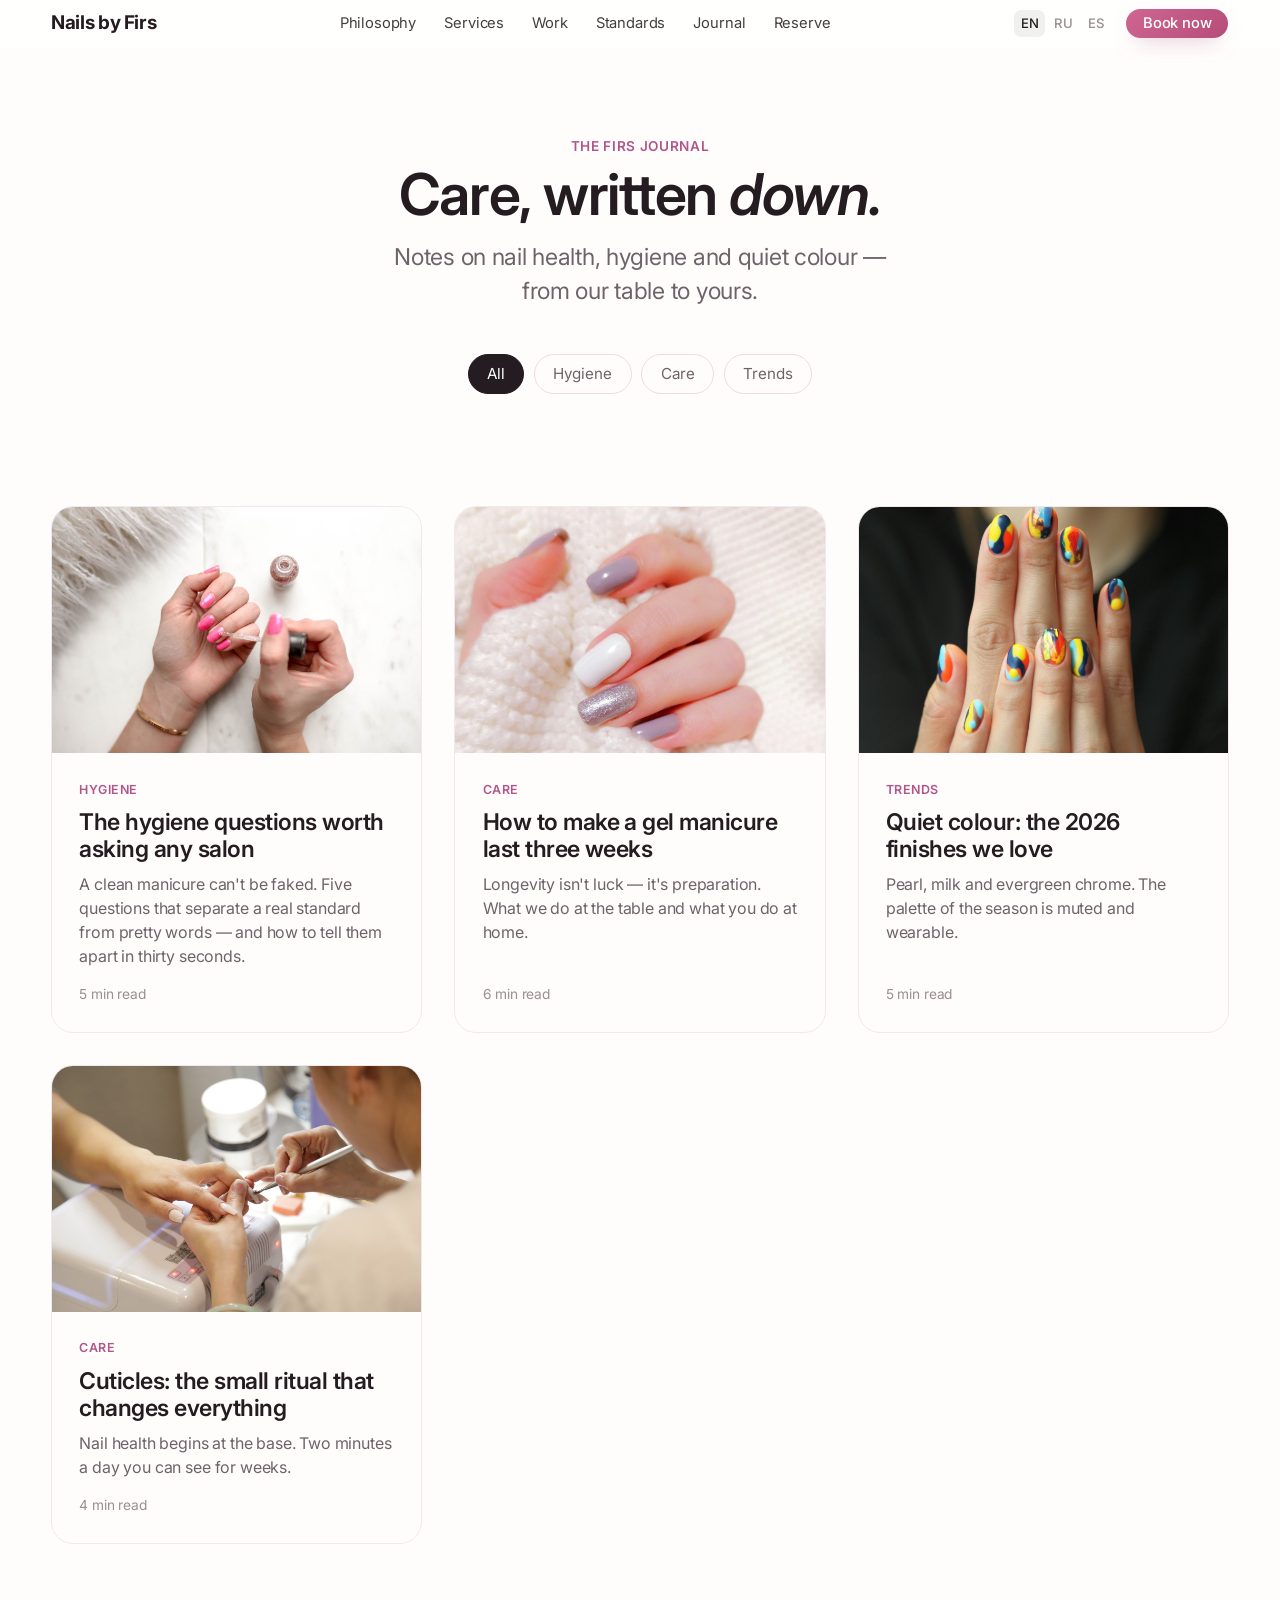
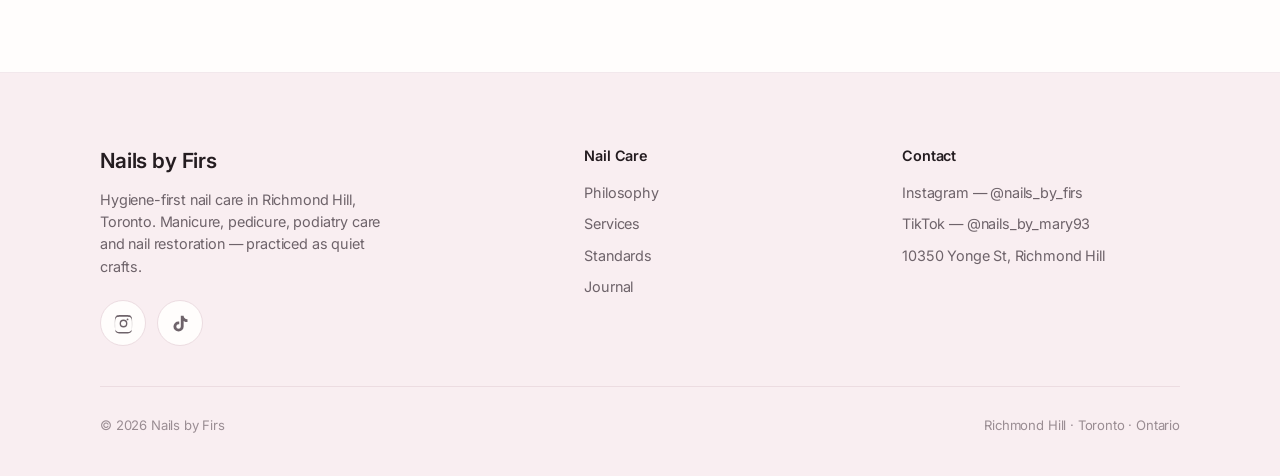
==== journal/index.html @ 1abef512 "Initial commit: Nails by Firs static site Migrated from Netlify deploy source." ====
<!DOCTYPE html>
<html lang="en">
<head>
<meta charset="UTF-8">
<meta name="viewport" content="width=device-width, initial-scale=1.0">
<title>The Firs Journal — Nail Care Notes · Nails by Firs</title>
<meta name="description" content="The Firs Journal — notes on nail health, salon hygiene and quiet colour from Nails by Firs, Richmond Hill, Toronto.">
<link rel="canonical" href="https://nailsbyfirs.com/journal/">
<meta property="og:type" content="website">
<meta property="og:title" content="The Firs Journal — Nails by Firs">
<meta property="og:description" content="Notes on nail health, hygiene and quiet colour — from our table to yours.">
<meta name="theme-color" content="#ffffff">
<link rel="icon" href="data:image/svg+xml,%3Csvg xmlns='http://www.w3.org/2000/svg' viewBox='0 0 32 32'%3E%3Crect width='32' height='32' rx='7' fill='%231d1d1f'/%3E%3Ctext x='16' y='22' font-family='-apple-system,Helvetica,Arial' font-size='17' font-weight='600' fill='white' text-anchor='middle'%3EF%3C/text%3E%3C/svg%3E">
<link rel="preconnect" href="https://fonts.googleapis.com">
<link rel="preconnect" href="https://fonts.gstatic.com" crossorigin>
<link href="https://fonts.googleapis.com/css2?family=Inter:wght@300;400;500;600;700&display=swap" rel="stylesheet">
<link rel="stylesheet" href="../assets/styles.css">
</head>
<body id="top">

<!-- ============ NAV ============ -->
<nav class="nav" id="nav">
  <div class="nav-inner">
    <a class="logo" href="../index.html"><b>Nails by Firs</b></a>
    <div class="nav-links">
      <a href="../index.html#philosophy" data-i18n="nav.philosophy">Philosophy</a>
      <a href="../index.html#services" data-i18n="nav.services">Services</a>
      <a href="../index.html#work" data-i18n="nav.work">Work</a>
      <a href="../index.html#standards" data-i18n="nav.standards">Standards</a>
      <a href="index.html" data-i18n="nav.journal">Journal</a>
      <a href="../index.html#reserve" data-i18n="nav.reserve">Reserve</a>
    </div>
    <div class="nav-right">
      <div class="lang" role="group" aria-label="Language">
        <button data-lang="en" class="on" aria-label="English">EN</button>
        <button data-lang="ru" aria-label="Русский">RU</button>
        <button data-lang="es" aria-label="Español">ES</button>
      </div>
      <a class="btn btn-blue btn-sm" href="https://www.instagram.com/nails_by_firs" target="_blank" rel="noopener"><span data-i18n="nav.book">Book now</span></a>
      <button class="nav-burger" id="burger" aria-label="Menu" aria-expanded="false"><span></span><span></span></button>
    </div>
  </div>
</nav>

<!-- mobile sheet -->
<div class="msheet" id="msheet">
  <a href="../index.html#philosophy" data-i18n="nav.philosophy">Philosophy</a>
  <a href="../index.html#services" data-i18n="nav.services">Services</a>
  <a href="../index.html#work" data-i18n="nav.work">Work</a>
  <a href="../index.html#standards" data-i18n="nav.standards">Standards</a>
  <a href="index.html" data-i18n="nav.journal">Journal</a>
  <a href="../index.html#reserve" data-i18n="nav.reserve">Reserve</a>
  <div class="lang mlang" role="group" aria-label="Language" style="gap:.6rem;margin-top:1.2rem">
    <button data-lang="en" class="on">EN</button>
    <button data-lang="ru">RU</button>
    <button data-lang="es">ES</button>
  </div>
  <a class="btn btn-blue mbook" href="https://www.instagram.com/nails_by_firs" target="_blank" rel="noopener"><span data-i18n="nav.book">Book now</span></a>
</div>

<!-- ============ HEAD ============ -->
<header class="article-hero">
  <div class="shell">
    <p class="eyebrow reveal" data-i18n="jr.page.eyebrow">The Firs journal</p>
    <h1 class="reveal" data-i18n="jr.page.h1">Care, written <em>down.</em></h1>
    <p class="lede reveal" style="max-width:38ch;margin:1rem auto 0" data-i18n="jr.page.lead">Notes on nail health, hygiene and quiet colour — from our table to yours.</p>
    <div class="filterbar reveal" role="group" aria-label="Filter articles">
      <button class="on" data-filter="all" data-i18n="jr.filter.all">All</button>
      <button data-filter="hygiene" data-i18n="jr.filter.hygiene">Hygiene</button>
      <button data-filter="care" data-i18n="jr.filter.care">Care</button>
      <button data-filter="trends" data-i18n="jr.filter.trends">Trends</button>
    </div>
  </div>
</header>

<!-- ============ ARTICLE GRID ============ -->
<section class="sec" style="padding-top:clamp(2.5rem,5vw,3.5rem)">
  <div class="shell-wide">
    <div class="jr-grid" id="jrGrid">
      <a class="jr-card reveal" href="hygiene-questions.html" data-tag="hygiene">
        <div class="jr-media"><img src="../assets/img/gallery6.jpg" alt="Hygiene at the nail table"></div>
        <div class="jr-body">
          <span class="jr-tag" data-i18n="jr.f.tag">Hygiene</span>
          <h3 data-i18n="jr.f.title">The hygiene questions worth asking any salon</h3>
          <p data-i18n="jr.f.exc">A clean manicure can't be faked. Five questions that separate a real standard from pretty words — and how to tell them apart in thirty seconds.</p>
          <div class="jr-meta"><span>5 <span data-i18n="jr.min">min read</span></span></div>
        </div>
      </a>
      <a class="jr-card reveal" href="gel-manicure.html" data-tag="care">
        <div class="jr-media"><img src="../assets/img/gallery1.jpg" alt="Long-lasting gel manicure"></div>
        <div class="jr-body">
          <span class="jr-tag" data-i18n="jr.1.tag">Care</span>
          <h3 data-i18n="jr.1.title">How to make a gel manicure last three weeks</h3>
          <p data-i18n="jr.1.exc">Longevity isn't luck — it's preparation. What we do at the table and what you do at home.</p>
          <div class="jr-meta"><span>6 <span data-i18n="jr.min">min read</span></span></div>
        </div>
      </a>
      <a class="jr-card reveal" href="quiet-color-2026.html" data-tag="trends">
        <div class="jr-media"><img src="../assets/img/nailcare.jpg" alt="Quiet colour finishes for 2026"></div>
        <div class="jr-body">
          <span class="jr-tag" data-i18n="jr.2.tag">Trends</span>
          <h3 data-i18n="jr.2.title">Quiet colour: the 2026 finishes we love</h3>
          <p data-i18n="jr.2.exc">Pearl, milk and evergreen chrome. The palette of the season is muted and wearable.</p>
          <div class="jr-meta"><span>5 <span data-i18n="jr.min">min read</span></span></div>
        </div>
      </a>
      <a class="jr-card reveal" href="cuticle-ritual.html" data-tag="care">
        <div class="jr-media"><img src="../assets/img/manicure.jpg" alt="The daily cuticle ritual"></div>
        <div class="jr-body">
          <span class="jr-tag" data-i18n="jr.3.tag">Care</span>
          <h3 data-i18n="jr.3.title">Cuticles: the small ritual that changes everything</h3>
          <p data-i18n="jr.3.exc">Nail health begins at the base. Two minutes a day you can see for weeks.</p>
          <div class="jr-meta"><span>4 <span data-i18n="jr.min">min read</span></span></div>
        </div>
      </a>
    </div>
  </div>
</section>

<!-- ============ FOOTER ============ -->
<footer class="footer">
  <div class="shell">
    <div class="foot-grid">
      <div class="foot-brand">
        <div class="fmark">Nails by Firs</div>
        <p data-i18n="foot.about">Hygiene-first nail care in Richmond Hill, Toronto. Manicure, pedicure, podiatry care and nail restoration — practiced as quiet crafts.</p>
        <div class="social">
          <a class="ig" href="https://www.instagram.com/nails_by_firs" target="_blank" rel="noopener" aria-label="Instagram — @nails_by_firs"><svg viewBox="0 0 24 24" aria-hidden="true"><path d="M12 2.2c3.2 0 3.6.01 4.85.07 1.17.05 1.8.25 2.23.41.56.22.96.48 1.38.9.42.42.68.82.9 1.38.16.42.36 1.06.41 2.23.06 1.25.07 1.62.07 4.81s-.01 3.56-.07 4.81c-.05 1.17-.25 1.8-.41 2.23-.22.56-.48.96-.9 1.38-.42.42-.82.68-1.38.9-.42.16-1.06.36-2.23.41-1.25.06-1.62.07-4.85.07s-3.6-.01-4.85-.07c-1.17-.05-1.8-.25-2.23-.41a3.7 3.7 0 0 1-1.38-.9 3.7 3.7 0 0 1-.9-1.38c-.16-.42-.36-1.06-.41-2.23-.06-1.25-.07-1.62-.07-4.81s.01-3.56.07-4.81c.05-1.17.25-1.8.41-2.23.22-.56.48-.96.9-1.38.42-.42.82-.68 1.38-.9.42-.16 1.06-.36 2.23-.41C8.4 2.21 8.78 2.2 12 2.2Zm0 1.98c-3.15 0-3.52.01-4.76.07-1.15.05-1.77.24-2.18.4-.55.22-.94.47-1.35.88-.41.41-.66.8-.88 1.35-.16.41-.35 1.03-.4 2.18-.06 1.24-.07 1.61-.07 4.76s.01 3.52.07 4.76c.05 1.15.24 1.77.4 2.18.22.55.47.94.88 1.35.41.41.8.66 1.35.88.41.16 1.03.35 2.18.4 1.24.06 1.61.07 4.76.07s3.52-.01 4.76-.07c1.15-.05 1.77-.24 2.18-.4.55-.22.94-.47 1.35-.88.41-.41.66-.8.88-1.35.16-.41.35-1.03.4-2.18.06-1.24.07-1.61.07-4.76s-.01-3.52-.07-4.76c-.05-1.15-.24-1.77-.4-2.18a3.6 3.6 0 0 0-.88-1.35 3.6 3.6 0 0 0-1.35-.88c-.41-.16-1.03-.35-2.18-.4-1.24-.06-1.61-.07-4.76-.07Zm0 3.37a4.45 4.45 0 1 1 0 8.9 4.45 4.45 0 0 1 0-8.9Zm0 7.34a2.89 2.89 0 1 0 0-5.78 2.89 2.89 0 0 0 0 5.78Zm5.66-7.58a1.04 1.04 0 1 1-2.08 0 1.04 1.04 0 0 1 2.08 0Z"/></svg></a>
          <a class="tt" href="https://www.tiktok.com/@nails_by_mary93" target="_blank" rel="noopener" aria-label="TikTok — @nails_by_mary93"><svg viewBox="0 0 24 24" aria-hidden="true"><path d="M16.6 5.82A4.28 4.28 0 0 1 15.56 3h-3.2v12.43a2.59 2.59 0 1 1-2.59-2.59c.27 0 .53.04.78.12v-3.3a5.9 5.9 0 0 0-.78-.05 5.82 5.82 0 1 0 5.82 5.82V9.01a7.5 7.5 0 0 0 4.4 1.41V7.21a4.28 4.28 0 0 1-3.39-1.39Z"/></svg></a>
        </div>
      </div>
      <div>
        <h5 data-i18n="foot.atelier">Nail Care</h5>
        <ul>
          <li><a href="../index.html#philosophy" data-i18n="foot.l1">Philosophy</a></li>
          <li><a href="../index.html#services" data-i18n="foot.l2">Services</a></li>
          <li><a href="../index.html#standards" data-i18n="foot.l3">Standards</a></li>
          <li><a href="index.html" data-i18n="foot.l4">Journal</a></li>
        </ul>
      </div>
      <div>
        <h5 data-i18n="foot.contact">Contact</h5>
        <ul>
          <li><a href="https://www.instagram.com/nails_by_firs" target="_blank" rel="noopener">Instagram — @nails_by_firs</a></li>
          <li><a href="https://www.tiktok.com/@nails_by_mary93" target="_blank" rel="noopener">TikTok — @nails_by_mary93</a></li>
          <li><a href="https://maps.google.com/?q=10350+Yonge+St,+Richmond+Hill,+ON" target="_blank" rel="noopener">10350 Yonge St, Richmond Hill</a></li>
        </ul>
      </div>
    </div>
    <div class="foot-base">
      <span>© 2026 Nails by Firs</span>
      <span>Richmond Hill · Toronto · Ontario</span>
    </div>
  </div>
</footer>

<script src="../assets/app.js"></script>
<script>
/* ===== journal filter ===== */
(function(){
  const cards = [...document.querySelectorAll('#jrGrid .jr-card')];
  const btns = [...document.querySelectorAll('.filterbar button')];
  btns.forEach(b => b.addEventListener('click', () => {
    btns.forEach(x => x.classList.toggle('on', x===b));
    const f = b.dataset.filter;
    cards.forEach(c => { c.style.display = (f==='all' || c.dataset.tag===f) ? '' : 'none'; });
  }));
})();
</script>
</body>
</html>
---- assets/styles.css ----
/* ============================================================
   NAILS BY FIRS · v15 — APPLE + LIVE
   Shared design system: home, journal index, article pages.
   ============================================================ */
*{margin:0;padding:0;box-sizing:border-box}

:root{
  --bg:#fffdfc;
  --bg2:#f9eef1;
  --ink:#241c20;
  --ink2:#6e636a;
  --ink3:#9a8d93;
  --blue:#bd5680;          /* rose primary (CTA) */
  --blue-hover:#cf6f95;
  --blue-link:#b0568a;     /* mauve link / eyebrow */
  --line:#ecdce1;
  --line-soft:#f2e8ec;
  --gold:#c39a6b;
  /* pastel section washes */
  --rose:#fdf3f6;
  --lilac:#f5f1fb;
  --cream:#fdf7ef;
  --mint:#eef6f1;
  --plum:#352630;
  --evergreen:#26342b;
  --radius:22px;
  --radius-lg:28px;
  --ease:cubic-bezier(.28,.11,.32,1);
  --ease-out:cubic-bezier(.16,1,.3,1);
  --sans:'SF Pro Display','SF Pro Text',-apple-system,BlinkMacSystemFont,'Inter','Helvetica Neue',Helvetica,Arial,sans-serif;
}

html{scroll-behavior:smooth;-webkit-text-size-adjust:100%}
body{
  font-family:var(--sans);font-weight:400;
  background:var(--bg);color:var(--ink);
  line-height:1.5;letter-spacing:-.01em;
  -webkit-font-smoothing:antialiased;-moz-osx-font-smoothing:grayscale;
  overflow-x:hidden;
}
::selection{background:#f4cad9;color:var(--ink)}
img,svg{display:block;max-width:100%}
a{color:inherit;text-decoration:none}
ul{list-style:none}
button{font:inherit;background:none;border:none;cursor:pointer;color:inherit}
:focus-visible{outline:3px solid #bd5680;outline-offset:3px;border-radius:6px}

.shell{width:min(1080px,89vw);margin-inline:auto}
.shell-wide{width:min(1280px,92vw);margin-inline:auto}

/* ---------- type ---------- */
.eyebrow{font-size:clamp(.95rem,1.4vw,1.18rem);font-weight:600;color:var(--blue-link);margin-bottom:.35em}
h1,h2,h3,h4{font-weight:600;letter-spacing:-.022em;line-height:1.06}
.headline{font-size:clamp(2.6rem,6.2vw,4.6rem);font-weight:600;letter-spacing:-.03em;line-height:1.03}
.headline em{font-style:normal;color:var(--ink2)}
.section-title{font-size:clamp(2rem,4.6vw,3.3rem);font-weight:600;letter-spacing:-.025em;line-height:1.07}
.section-title em{font-style:normal;color:var(--ink3)}
.lede{font-size:clamp(1.15rem,1.9vw,1.45rem);font-weight:400;color:var(--ink2);line-height:1.45;letter-spacing:-.012em}
.muted{color:var(--ink2)}

/* ---------- buttons / links ---------- */
.btn{display:inline-flex;align-items:center;justify-content:center;gap:.5rem;padding:.78rem 1.5rem;border-radius:980px;font-size:1.02rem;font-weight:400;letter-spacing:-.01em;line-height:1;transition:background .25s var(--ease),color .25s var(--ease),transform .25s var(--ease),border-color .25s var(--ease);white-space:nowrap;will-change:transform}
.btn-blue{background:linear-gradient(135deg,#cf6691,#b54d78);color:#fff;font-weight:500;box-shadow:0 8px 22px -10px rgba(168,70,110,.55)}
.btn-blue:hover{background:linear-gradient(135deg,#d878a0,#c25985)}
.btn-ghost{background:transparent;color:var(--blue-link);border:1px solid var(--line)}
.btn-ghost:hover{border-color:#86868b}
.btn-light{background:rgba(255,255,255,.16);color:#fff;border:1px solid rgba(255,255,255,.28);-webkit-backdrop-filter:blur(6px);backdrop-filter:blur(6px)}
.btn-light:hover{background:rgba(255,255,255,.26)}
.btn:active{transform:scale(.97)}
.btn-sm{padding:.46rem 1.05rem;font-size:.92rem}
.link{color:var(--blue-link);font-size:1.05rem;display:inline-flex;align-items:center;gap:.18em}
.link .chev{transition:transform .25s var(--ease)}
.link:hover .chev{transform:translateX(3px)}

/* ---------- nav ---------- */
.nav{position:fixed;top:0;left:0;right:0;z-index:100;height:48px;background:rgba(255,255,255,.72);-webkit-backdrop-filter:saturate(180%) blur(20px);backdrop-filter:saturate(180%) blur(20px);border-bottom:1px solid transparent;transition:border-color .4s var(--ease),background .4s var(--ease)}
.nav.scrolled{border-bottom-color:rgba(0,0,0,.1)}
.nav.hero-mode{background:rgba(0,0,0,.001);border-bottom-color:transparent}
.nav-inner{height:100%;width:min(1280px,92vw);margin-inline:auto;display:flex;align-items:center;justify-content:space-between;gap:1rem}
.nav .logo{font-size:1.18rem;font-weight:600;letter-spacing:-.02em;white-space:nowrap}
.nav-links{display:flex;align-items:center;gap:clamp(1rem,2.2vw,2rem)}
.nav-links a{font-size:.92rem;font-weight:400;color:var(--ink);opacity:.85;transition:opacity .2s}
.nav-links a:hover{opacity:1}
.nav-right{display:flex;align-items:center;gap:1rem}
.lang{display:flex;gap:.1rem;align-items:center}
.lang button{font-size:.82rem;font-weight:500;color:var(--ink3);padding:.2rem .42rem;border-radius:7px;transition:color .2s,background .2s}
.lang button.on{color:var(--ink);background:rgba(0,0,0,.06)}
.lang button:hover{color:var(--ink)}
.nav-burger{display:none;width:30px;height:30px;position:relative}
.nav-burger span{position:absolute;left:5px;right:5px;height:1.5px;background:var(--ink);transition:transform .3s var(--ease),opacity .3s}
.nav-burger span:nth-child(1){top:11px}
.nav-burger span:nth-child(2){bottom:11px}
body.menu-open .nav-burger span:nth-child(1){transform:translateY(3px) rotate(45deg)}
body.menu-open .nav-burger span:nth-child(2){transform:translateY(-3.5px) rotate(-45deg)}
.msheet{position:fixed;inset:48px 0 auto 0;z-index:99;background:rgba(255,255,255,.96);-webkit-backdrop-filter:blur(20px);backdrop-filter:blur(20px);border-bottom:1px solid var(--line);padding:1.4rem clamp(1.2rem,5vw,2rem) 2rem;display:flex;flex-direction:column;gap:.2rem;transform:translateY(-12px);opacity:0;visibility:hidden;pointer-events:none;transition:opacity .3s var(--ease),transform .3s var(--ease),visibility .3s}
body.menu-open .msheet{opacity:1;visibility:visible;transform:translateY(0);pointer-events:auto}
.msheet a{font-size:1.5rem;font-weight:500;padding:.7rem 0;border-bottom:1px solid var(--line-soft)}
.msheet .mbook{margin-top:1.3rem}

/* ---------- hero ---------- */
.hero{padding:clamp(7rem,13vw,9.5rem) 0 clamp(2.5rem,5vw,3.5rem);text-align:center;background:radial-gradient(120% 80% at 50% -8%,#fdeaf1 0%,#f7eefb 28%,#fbf4f0 52%,var(--bg) 72%)}
.hero .eyebrow{font-size:clamp(1.1rem,2vw,1.5rem)}
.hero h1{margin:.1em 0 .42em;max-width:14ch;margin-inline:auto}
.hero .lede{max-width:30ch;margin:0 auto 2rem}
.hero-cta{display:flex;gap:1.5rem;justify-content:center;align-items:center;flex-wrap:wrap}
.hero-stage{margin:clamp(2.5rem,6vw,4.5rem) auto 0;max-width:min(1120px,94vw);height:clamp(380px,60vh,640px);border-radius:var(--radius-lg);position:relative;overflow:hidden;box-shadow:0 40px 80px -40px rgba(140,70,100,.5);background:#e6cdd8}
.hero-stage .hero-img{position:absolute;inset:-8% 0;width:100%;height:116%;object-fit:cover;will-change:transform}
.hero-stage .hero-grad{position:absolute;inset:0;background:linear-gradient(180deg,rgba(0,0,0,.05) 0%,transparent 30%,transparent 55%,rgba(0,0,0,.55) 100%)}
.hero-stage .hero-cap{position:absolute;left:0;right:0;bottom:clamp(1.4rem,3vw,2.4rem);text-align:center;color:#fff;font-size:clamp(.85rem,1.5vw,1.05rem);font-weight:500;letter-spacing:.02em;text-shadow:0 2px 20px rgba(0,0,0,.4)}

/* ---------- marquee ---------- */
.marq{border-top:1px solid var(--line-soft);border-bottom:1px solid var(--line-soft);padding:1.15rem 0;overflow:hidden}
.marq-track{display:flex;gap:2.6rem;width:max-content;animation:scroll 36s linear infinite;color:var(--ink3)}
.marq-track span{font-size:clamp(1rem,1.7vw,1.25rem);font-weight:500;display:inline-flex;gap:2.6rem;white-space:nowrap}
.marq-track em{font-style:normal;color:var(--line)}
@keyframes scroll{to{transform:translateX(-50%)}}

/* ---------- sections ---------- */
.sec{padding:clamp(4.5rem,10vw,8rem) 0}
.sec-gray{background:var(--bg2)}
.sec-head{max-width:42ch}
.sec-head.center{margin-inline:auto;text-align:center}
.sec-head .lede{margin-top:1rem}

/* philosophy */
.phil-grid{display:grid;grid-template-columns:1fr 1fr;gap:clamp(2rem,5vw,4.5rem);align-items:center;margin-top:1rem}
.phil-grid .section-title{max-width:14ch}
.phil-body p{font-size:clamp(1.05rem,1.5vw,1.22rem);color:var(--ink2);margin-bottom:1.1em;line-height:1.5}
.phil-sig{margin-top:1.6rem;padding-top:1.6rem;border-top:1px solid var(--line)}
.phil-sig .q{font-size:clamp(1.2rem,1.8vw,1.5rem);font-weight:500;color:var(--ink)}
.phil-sig small{display:block;margin-top:.7rem;color:var(--ink3);font-size:.95rem}
.phil-figure{border-radius:var(--radius-lg);overflow:hidden;aspect-ratio:4/5;box-shadow:0 30px 60px -36px rgba(0,0,0,.4)}
.phil-figure img{width:100%;height:100%;object-fit:cover;will-change:transform}

/* stats */
.stats{background:linear-gradient(135deg,#4a2f3e 0%,#352630 55%,#2d2733 100%);color:#fff;padding:clamp(3.5rem,7vw,5.5rem) 0}
.stats-grid{display:grid;grid-template-columns:repeat(4,1fr);gap:1.5rem;text-align:center}
.stat .num{font-size:clamp(2.6rem,5.5vw,4.2rem);font-weight:600;letter-spacing:-.03em;line-height:1;background:linear-gradient(180deg,#fff,#a7a7ad);-webkit-background-clip:text;background-clip:text;-webkit-text-fill-color:transparent}
.stat .lbl{margin-top:.7rem;color:#a1a1a6;font-size:clamp(.92rem,1.3vw,1.05rem)}

/* cinema */
.cinema{padding:clamp(5rem,12vw,9rem) 0;text-align:center;background:linear-gradient(160deg,#2c3b31 0%,#22302a 55%,#1c2823 100%);color:#fff;position:relative;overflow:hidden}
.cinema-vid{position:absolute;left:0;top:-10%;width:100%;height:120%;object-fit:cover;z-index:0;opacity:.6;will-change:transform;pointer-events:none}
.cinema-veil{position:absolute;inset:0;z-index:1;background:linear-gradient(160deg,rgba(22,30,25,.72) 0%,rgba(30,20,26,.74) 55%,rgba(20,26,22,.8) 100%)}
.cinema::before{content:'';position:absolute;inset:0;background:radial-gradient(60% 70% at 50% 30%,rgba(214,135,165,.22),transparent 70%);z-index:1}
.cinema .mega{font-size:clamp(5rem,22vw,17rem);font-weight:700;letter-spacing:-.04em;line-height:.9;background:linear-gradient(180deg,#fff,#9b9b9f);-webkit-background-clip:text;background-clip:text;-webkit-text-fill-color:transparent;position:relative;z-index:2}
.cinema .mega-sub{margin-top:1.2rem;color:#a1a1a6;font-size:clamp(1rem,1.8vw,1.35rem);position:relative;z-index:2}

/* services (now with images) */
.svc-list{display:grid;grid-template-columns:repeat(2,1fr);gap:clamp(1.1rem,2vw,1.6rem);margin-top:clamp(2.5rem,5vw,3.5rem)}
.svc-card{background:var(--bg);border-radius:var(--radius-lg);border:1px solid var(--line-soft);display:flex;flex-direction:column;overflow:hidden;transition:transform .5s var(--ease),box-shadow .5s var(--ease)}
.svc-card:hover{transform:translateY(-5px);box-shadow:0 28px 56px -30px rgba(0,0,0,.3)}
.svc-media{aspect-ratio:16/10;overflow:hidden;position:relative}
.svc-media img{width:100%;height:100%;object-fit:cover;transition:transform .9s var(--ease-out)}
.svc-card:hover .svc-media img{transform:scale(1.06)}
.svc-body{padding:clamp(1.7rem,3vw,2.5rem);display:flex;flex-direction:column;flex:1}
.svc-body .kicker{font-size:.95rem;font-weight:600;color:var(--blue-link);margin-bottom:.4rem}
.svc-body h3{font-size:clamp(1.7rem,2.6vw,2.2rem);margin-bottom:.6rem}
.svc-body>p{color:var(--ink2);font-size:1.06rem;line-height:1.5;margin-bottom:1.4rem}
.svc-body ul{margin-top:auto;border-top:1px solid var(--line-soft)}
.svc-body li{display:flex;justify-content:space-between;align-items:baseline;gap:1rem;padding:.8rem 0;border-bottom:1px solid var(--line-soft);font-size:1rem}
.svc-body li b{font-weight:400;color:var(--ink3);font-size:.92rem;text-align:right;white-space:nowrap}
.svc-body .reserve-link{margin-top:1.4rem}

/* gallery */
.gal-grid{display:grid;grid-template-columns:repeat(6,1fr);grid-auto-rows:160px;gap:clamp(.7rem,1.4vw,1.1rem);margin-top:clamp(2.5rem,5vw,3.5rem)}
.gal-item{border-radius:var(--radius);overflow:hidden;position:relative;cursor:pointer}
.gal-item img{width:100%;height:100%;object-fit:cover;transition:transform 1s var(--ease-out)}
.gal-item:hover img{transform:scale(1.08)}
.gal-item::after{content:'';position:absolute;inset:0;background:linear-gradient(180deg,transparent 55%,rgba(0,0,0,.28));opacity:0;transition:opacity .5s}
.gal-item:hover::after{opacity:1}
.gal-a{grid-column:span 3;grid-row:span 2}
.gal-b{grid-column:span 3;grid-row:span 2}
.gal-c{grid-column:span 2;grid-row:span 2}
.gal-d{grid-column:span 2;grid-row:span 2}
.gal-e{grid-column:span 2;grid-row:span 2}

/* standards bento */
.std-grid{display:grid;grid-template-columns:repeat(3,1fr);gap:clamp(1rem,1.8vw,1.4rem);margin-top:clamp(2.5rem,5vw,3.5rem)}
.std-card{background:var(--bg);border-radius:var(--radius);padding:clamp(1.7rem,2.6vw,2.3rem);border:1px solid var(--line-soft)}
.std-card .num{font-size:.85rem;font-weight:600;color:var(--ink3);letter-spacing:.04em}
.std-card h4{font-size:clamp(1.3rem,1.9vw,1.55rem);margin:.8rem 0 .55rem}
.std-card p{color:var(--ink2);font-size:1.02rem;line-height:1.5}
.std-grid .std-card:first-child{grid-column:span 2}

/* finish library */
.lib-scroll{display:grid;grid-template-columns:repeat(4,1fr);gap:clamp(1rem,2vw,1.6rem);margin-top:clamp(2.5rem,5vw,3.5rem)}
.swatch{text-align:center}
.swatch .drop{aspect-ratio:1;border-radius:50%;margin:0 auto .9rem;width:88%;box-shadow:inset 0 -10px 20px rgba(0,0,0,.12),inset 0 8px 14px rgba(255,255,255,.5),0 14px 26px -14px rgba(0,0,0,.3);position:relative;overflow:hidden;transition:transform .5s var(--ease)}
.swatch:hover .drop{transform:scale(1.07) translateY(-3px)}
.swatch .drop::after{content:'';position:absolute;top:14%;left:20%;width:34%;height:24%;border-radius:50%;background:rgba(255,255,255,.55);filter:blur(4px)}
.swatch .name{font-size:1.05rem;font-weight:500}
.swatch .tone{font-size:.88rem;color:var(--ink3);margin-top:.18rem}
.d1{background:linear-gradient(140deg,#eef2f6,#dde6ee 45%,#f1e9f2)}
.d2{background:linear-gradient(140deg,#cdd6c9,#8fa192)}
.d3{background:linear-gradient(140deg,#ecd9ad,#bfa274)}
.d4{background:linear-gradient(140deg,#ecd2c8,#d8bfb0)}
.d5{background:linear-gradient(140deg,#f9f3e6,#e8ddc9)}
.d6{background:linear-gradient(140deg,#566b5b,#2f3d33)}
.d7{background:linear-gradient(140deg,#cfa99e,#a8847a)}
.d8{background:linear-gradient(140deg,#cdd3c9,#9aa79a)}

/* journal cards (home teaser + index) */
.jr-grid{display:grid;grid-template-columns:repeat(3,1fr);gap:clamp(1.3rem,2.5vw,2rem);margin-top:clamp(2.5rem,5vw,3.5rem)}
.jr-card{display:flex;flex-direction:column;border-radius:var(--radius);overflow:hidden;background:var(--bg);border:1px solid var(--line-soft);transition:transform .5s var(--ease),box-shadow .5s var(--ease)}
.jr-card:hover{transform:translateY(-5px);box-shadow:0 26px 52px -30px rgba(0,0,0,.28)}
.jr-media{aspect-ratio:3/2;overflow:hidden}
.jr-media img{width:100%;height:100%;object-fit:cover;transition:transform .9s var(--ease-out)}
.jr-card:hover .jr-media img{transform:scale(1.06)}
.jr-body{padding:clamp(1.3rem,2.2vw,1.7rem);display:flex;flex-direction:column;flex:1}
.jr-tag{font-size:.78rem;font-weight:600;letter-spacing:.04em;text-transform:uppercase;color:var(--blue-link);margin-bottom:.6rem}
.jr-body h3{font-size:clamp(1.25rem,1.8vw,1.5rem);line-height:1.18;margin-bottom:.55rem}
.jr-body p{color:var(--ink2);font-size:1rem;line-height:1.5;margin-bottom:1rem}
.jr-meta{margin-top:auto;display:flex;gap:.6rem;align-items:center;color:var(--ink3);font-size:.86rem}
.jr-feature{display:grid;grid-template-columns:1.15fr 1fr;gap:0;border-radius:var(--radius-lg);overflow:hidden;border:1px solid var(--line-soft);background:var(--bg);margin-top:clamp(2.5rem,5vw,3.5rem)}
.jr-feature .jr-media{aspect-ratio:auto;min-height:340px}
.jr-feature .jr-body{padding:clamp(2rem,4vw,3.2rem);justify-content:center}
.jr-feature h3{font-size:clamp(1.8rem,3vw,2.6rem)}
.jr-feature p{font-size:1.1rem}

/* filter bar (journal page) */
.filterbar{display:flex;flex-wrap:wrap;gap:.6rem;justify-content:center;margin-top:clamp(2rem,4vw,2.8rem)}
.filterbar button{padding:.5rem 1.15rem;border-radius:980px;border:1px solid var(--line);font-size:.95rem;color:var(--ink2);transition:all .25s var(--ease)}
.filterbar button:hover{border-color:#86868b;color:var(--ink)}
.filterbar button.on{background:var(--ink);color:#fff;border-color:var(--ink)}

/* voices */
.voices{text-align:center}
.vox-stage{position:relative;max-width:36ch;margin:clamp(2.2rem,4vw,3rem) auto 0;min-height:9rem}
.quote{position:absolute;inset:0;opacity:0;transition:opacity .7s var(--ease);display:flex;flex-direction:column;justify-content:center;gap:1rem}
.quote.active{opacity:1;position:relative}
.quote .q{font-size:clamp(1.4rem,2.6vw,2rem);font-weight:500;line-height:1.25;color:var(--ink)}
.quote .who{font-size:.98rem;color:var(--ink3)}
.vox-dots{display:flex;gap:.55rem;justify-content:center;margin-top:1.8rem}
.vox-dots button{width:8px;height:8px;border-radius:50%;background:var(--line);transition:background .3s,transform .3s}
.vox-dots button.on{background:var(--ink2);transform:scale(1.25)}

/* reserve */
.reserve{text-align:center}
.reserve .section-title{max-width:18ch;margin:0 auto .9rem}
.reserve .lede{max-width:42ch;margin:0 auto 2rem}
.reserve-cta{display:flex;gap:1.1rem;justify-content:center;flex-wrap:wrap;margin-bottom:clamp(3rem,6vw,4.5rem)}
.reserve-notes{display:grid;grid-template-columns:repeat(3,1fr);gap:1.4rem;max-width:760px;margin:0 auto;text-align:left}
.reserve-notes .note{background:var(--bg);border:1px solid var(--line-soft);border-radius:var(--radius);padding:1.5rem}
.reserve-notes b{display:block;font-size:.82rem;font-weight:600;letter-spacing:.05em;text-transform:uppercase;color:var(--ink3);margin-bottom:.55rem}
.reserve-notes span{font-size:1.08rem;color:var(--ink);line-height:1.45}

/* footer */
.footer{background:var(--bg2);color:var(--ink2);padding:clamp(3rem,6vw,4.5rem) 0 2.5rem;font-size:.9rem;border-top:1px solid var(--line-soft)}
.foot-grid{display:grid;grid-template-columns:1.6fr 1fr 1fr;gap:2.5rem;padding-bottom:2.5rem;border-bottom:1px solid var(--line)}
.foot-grid h5{font-size:.9rem;font-weight:600;color:var(--ink);margin-bottom:1rem}
.foot-brand .fmark{font-size:1.3rem;font-weight:600;color:var(--ink);margin-bottom:.8rem}
.foot-brand p{max-width:34ch;line-height:1.55}
.foot-grid li{margin-bottom:.6rem}
.foot-grid a:hover{color:var(--ink)}
.foot-base{display:flex;justify-content:space-between;gap:1rem;flex-wrap:wrap;padding-top:1.8rem;color:var(--ink3);font-size:.82rem}

/* ---------- social buttons ---------- */
.social{display:flex;gap:.7rem;flex-wrap:wrap}
.social.center{justify-content:center}
.social a{width:46px;height:46px;border-radius:50%;display:inline-flex;align-items:center;justify-content:center;border:1px solid var(--line);color:var(--ink2);background:var(--bg);transition:transform .3s var(--ease),background .3s var(--ease),color .3s var(--ease),border-color .3s var(--ease),box-shadow .3s var(--ease)}
.social a:hover{color:#fff;border-color:transparent;transform:translateY(-3px);box-shadow:0 12px 24px -10px rgba(168,70,110,.5)}
.social a.ig:hover{background:linear-gradient(135deg,#f9ce34 0%,#ee2a7b 45%,#6228d7 100%)}
.social a.tt:hover{background:#111}
.social svg{width:21px;height:21px;fill:currentColor}
.foot-brand .social{margin-top:1.4rem}

/* ---------- full gallery page ---------- */
.gallery-grid{display:grid;grid-template-columns:repeat(auto-fill,minmax(190px,1fr));gap:clamp(.6rem,1.2vw,1rem);margin-top:clamp(2rem,4vw,3rem)}
.g-item{aspect-ratio:1;border-radius:18px;overflow:hidden;position:relative;cursor:zoom-in;background:var(--bg2)}
.g-item img{width:100%;height:100%;object-fit:cover;transition:transform .8s var(--ease-out)}
.g-item:hover img{transform:scale(1.08)}
.g-item::after{content:'';position:absolute;inset:0;background:linear-gradient(180deg,transparent 60%,rgba(60,20,40,.28));opacity:0;transition:opacity .4s}
.g-item:hover::after{opacity:1}
.g-empty{grid-column:1/-1;text-align:center;color:var(--ink3);padding:3rem 0}

/* lightbox */
.lightbox{position:fixed;inset:0;z-index:200;background:rgba(28,14,22,.94);-webkit-backdrop-filter:blur(10px);backdrop-filter:blur(10px);display:none;align-items:center;justify-content:center;opacity:0;transition:opacity .3s var(--ease)}
.lightbox.open{display:flex;opacity:1}
.lightbox figure{max-width:92vw;max-height:86vh;display:flex;flex-direction:column;align-items:center;gap:.9rem}
.lightbox img{max-width:92vw;max-height:80vh;border-radius:14px;box-shadow:0 30px 80px -20px rgba(0,0,0,.6);object-fit:contain}
.lb-count{color:rgba(255,255,255,.7);font-size:.9rem;letter-spacing:.02em}
.lb-btn{position:fixed;width:52px;height:52px;border-radius:50%;display:flex;align-items:center;justify-content:center;background:rgba(255,255,255,.12);border:1px solid rgba(255,255,255,.2);color:#fff;font-size:1.5rem;line-height:1;transition:background .25s,transform .25s;-webkit-backdrop-filter:blur(6px);backdrop-filter:blur(6px)}
.lb-btn:hover{background:rgba(255,255,255,.24)}
.lb-close{top:max(1.2rem,env(safe-area-inset-top));right:1.2rem;font-size:1.3rem}
.lb-prev{left:1.2rem;top:50%;transform:translateY(-50%)}
.lb-next{right:1.2rem;top:50%;transform:translateY(-50%)}
.lb-prev:hover{transform:translateY(-50%) scale(1.08)}
.lb-next:hover{transform:translateY(-50%) scale(1.08)}
@media(max-width:600px){.lb-prev{left:.5rem}.lb-next{right:.5rem}.lb-btn{width:44px;height:44px}}

/* home: view-all under gallery teaser */
.gal-more{text-align:center;margin-top:clamp(2.2rem,4vw,3rem)}

/* ===== article page ===== */
.article-hero{padding:clamp(6.5rem,11vw,8.5rem) 0 0;text-align:center}
.article-hero .eyebrow{text-transform:uppercase;letter-spacing:.05em;font-size:.85rem}
.article-hero h1{font-size:clamp(2.2rem,5vw,3.6rem);max-width:18ch;margin:.5rem auto .9rem}
.article-hero .a-meta{color:var(--ink3);font-size:.95rem;display:flex;gap:.6rem;justify-content:center;align-items:center}
.article-cover{max-width:min(1080px,92vw);margin:clamp(2.5rem,5vw,3.5rem) auto 0;aspect-ratio:16/9;border-radius:var(--radius-lg);overflow:hidden;box-shadow:0 30px 60px -36px rgba(0,0,0,.4)}
.article-cover img{width:100%;height:100%;object-fit:cover}
.article-body{width:min(680px,90vw);margin:clamp(2.5rem,5vw,3.5rem) auto 0;font-size:1.15rem;line-height:1.65;color:#2b2b2e}
.article-body h2{font-size:clamp(1.5rem,2.6vw,2rem);margin:2em 0 .6em;letter-spacing:-.02em}
.article-body h3{font-size:clamp(1.2rem,2vw,1.45rem);margin:1.6em 0 .5em}
.article-body p{margin-bottom:1.2em}
.article-body ul,.article-body ol{margin:0 0 1.4em 1.2em;display:flex;flex-direction:column;gap:.5em}
.article-body li{list-style:disc;padding-left:.3em}
.article-body ol li{list-style:decimal}
.article-body blockquote{border-left:3px solid var(--gold);padding:.4em 0 .4em 1.2em;margin:1.6em 0;font-size:1.3rem;font-weight:500;color:var(--ink);letter-spacing:-.01em}
.article-body strong{font-weight:600;color:var(--ink)}
.article-body a{color:var(--blue-link);text-decoration:underline;text-underline-offset:3px}
.article-cta{width:min(680px,90vw);margin:clamp(3rem,6vw,4rem) auto 0;padding:clamp(2rem,4vw,3rem);background:var(--bg2);border-radius:var(--radius-lg);text-align:center}
.article-cta h3{font-size:clamp(1.4rem,2.4vw,1.9rem);margin-bottom:.8rem}
.article-cta p{color:var(--ink2);margin-bottom:1.5rem}
.article-back{width:min(680px,90vw);margin:2.5rem auto 0}

/* ---------- reveal / animation ---------- */
.reveal{opacity:0;transform:translateY(26px);transition:opacity .8s var(--ease),transform .8s var(--ease)}
.reveal.in{opacity:1;transform:none}
.par{will-change:transform}
@media(prefers-reduced-motion:reduce){
  .reveal{opacity:1;transform:none;transition:none}
  .marq-track{animation:none}
  .hero-stage .hero-img{position:absolute;inset:0;height:100%}
}

/* ---------- responsive ---------- */
@media(max-width:900px){
  .nav-links{display:none}
  .nav-burger{display:block}
  .nav .nav-right .lang{display:none}
  .phil-grid{grid-template-columns:1fr;gap:1.8rem}
  .phil-figure{aspect-ratio:16/10}
  .stats-grid{grid-template-columns:1fr 1fr;gap:2rem 1rem}
  .svc-list{grid-template-columns:1fr}
  .gal-grid{grid-template-columns:repeat(2,1fr);grid-auto-rows:150px}
  .gal-a,.gal-b,.gal-c,.gal-d,.gal-e{grid-column:span 1;grid-row:span 2}
  .std-grid{grid-template-columns:1fr 1fr}
  .std-grid .std-card:first-child{grid-column:span 2}
  .lib-scroll{grid-template-columns:repeat(2,1fr)}
  .jr-grid{grid-template-columns:1fr}
  .jr-feature{grid-template-columns:1fr}
  .jr-feature .jr-media{min-height:240px}
  .reserve-notes{grid-template-columns:1fr}
  .foot-grid{grid-template-columns:1fr;gap:1.8rem}
}
@media(max-width:540px){
  .std-grid{grid-template-columns:1fr}
  .std-grid .std-card:first-child{grid-column:span 1}
  .hero-cta{flex-direction:column;gap:1.1rem}
  .hero-cta .btn{width:100%;max-width:300px}
}

/* ---------- pastel section washes (home) ---------- */
#philosophy{background:linear-gradient(180deg,#fdf4f8 0%,var(--bg) 55%)}
#services{background:linear-gradient(180deg,var(--rose) 0%,#fbe9f0 100%)}
#work{background:linear-gradient(180deg,var(--lilac) 0%,var(--bg) 60%)}
#standards{background:linear-gradient(180deg,var(--mint) 0%,#e8f2ec 100%)}
#library{background:linear-gradient(180deg,var(--cream) 0%,var(--bg) 60%)}
#journal{background:linear-gradient(180deg,#f6eefb 0%,#f9ecf2 100%)}
#voices{background:linear-gradient(180deg,var(--bg) 0%,#fdf3f8 100%)}
#reserve{background:linear-gradient(180deg,#fdeef5 0%,#f7e3ec 100%)}
/* soft tint behind testimonial quotes */
.quote .q{color:#3a2730}
/* warm the eyebrow a touch more on tinted grounds */
.kicker,.jr-tag{color:var(--blue-link)}
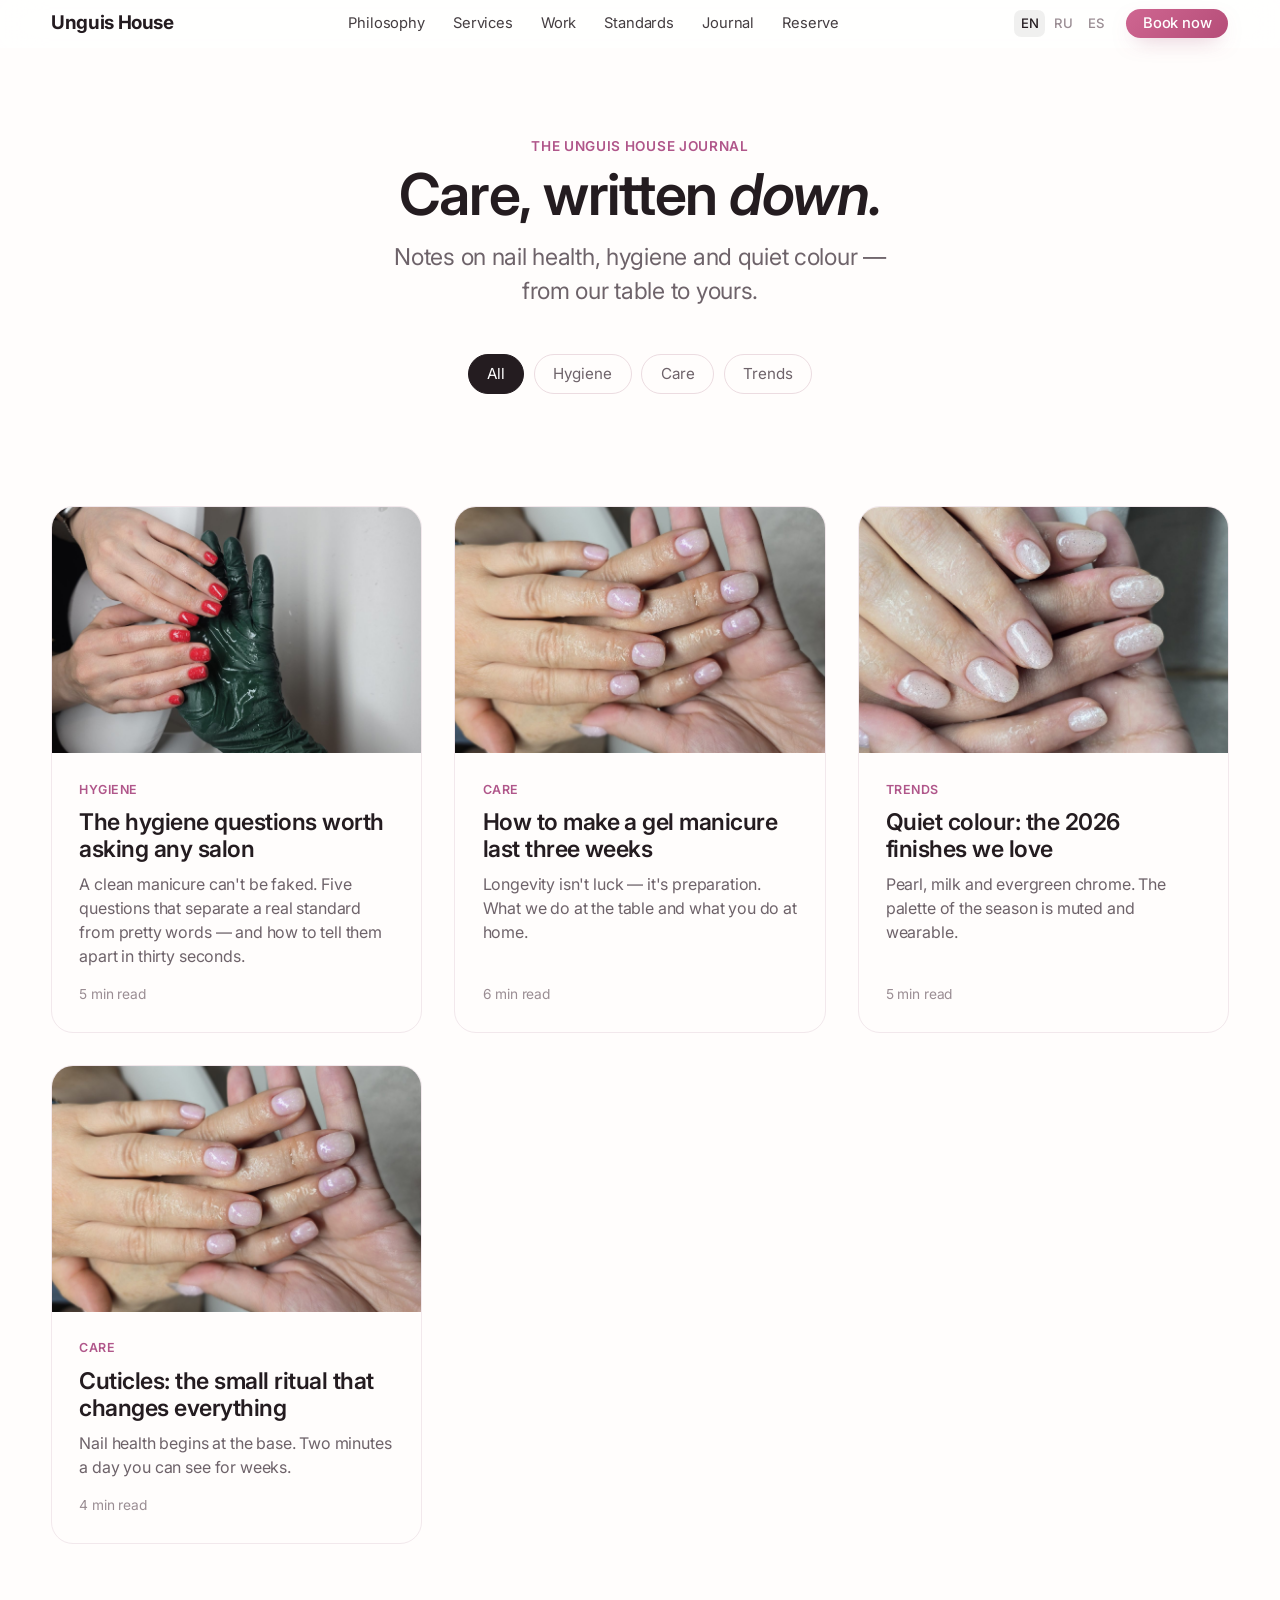
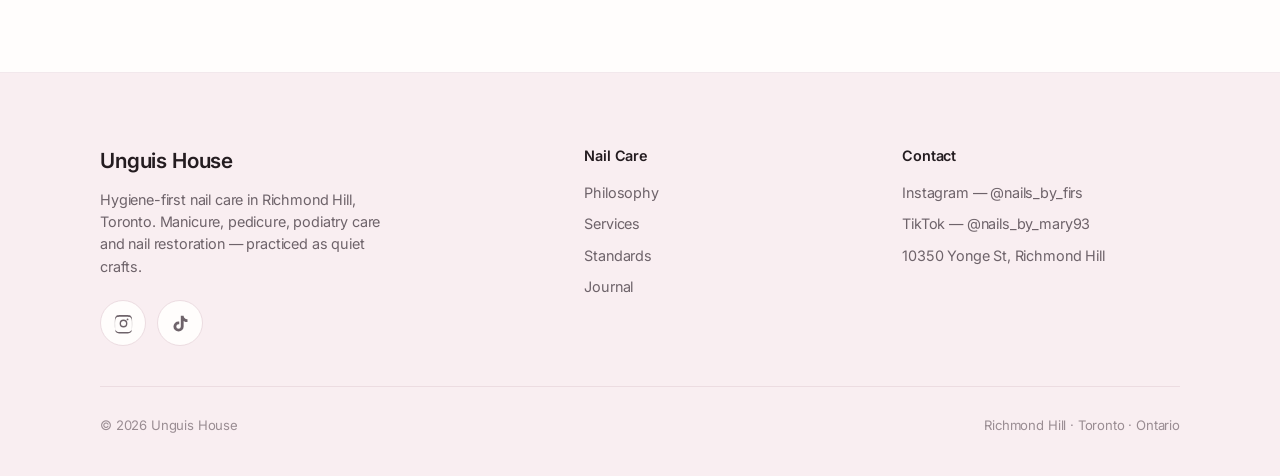
==== commit 60dd95a3: "Rebrand to Unguis House; real media; clickable marquee; service landing pages - Rename Nails by Firs" ====
--- a/journal/index.html
+++ b/journal/index.html
@@ -3,14 +3,14 @@
 <head>
 <meta charset="UTF-8">
 <meta name="viewport" content="width=device-width, initial-scale=1.0">
-<title>The Firs Journal — Nail Care Notes · Nails by Firs</title>
-<meta name="description" content="The Firs Journal — notes on nail health, salon hygiene and quiet colour from Nails by Firs, Richmond Hill, Toronto.">
-<link rel="canonical" href="https://nailsbyfirs.com/journal/">
+<title>The Unguis House Journal — Nail Care Notes · Unguis House</title>
+<meta name="description" content="The Unguis House Journal — notes on nail health, salon hygiene and quiet colour from Unguis House, Richmond Hill, Toronto.">
+<link rel="canonical" href="https://unguishouse.com/journal/">
 <meta property="og:type" content="website">
-<meta property="og:title" content="The Firs Journal — Nails by Firs">
+<meta property="og:title" content="The Unguis House Journal — Unguis House">
 <meta property="og:description" content="Notes on nail health, hygiene and quiet colour — from our table to yours.">
 <meta name="theme-color" content="#ffffff">
-<link rel="icon" href="data:image/svg+xml,%3Csvg xmlns='http://www.w3.org/2000/svg' viewBox='0 0 32 32'%3E%3Crect width='32' height='32' rx='7' fill='%231d1d1f'/%3E%3Ctext x='16' y='22' font-family='-apple-system,Helvetica,Arial' font-size='17' font-weight='600' fill='white' text-anchor='middle'%3EF%3C/text%3E%3C/svg%3E">
+<link rel="icon" href="data:image/svg+xml,%3Csvg xmlns='http://www.w3.org/2000/svg' viewBox='0 0 32 32'%3E%3Crect width='32' height='32' rx='7' fill='%231d1d1f'/%3E%3Ctext x='16' y='22' font-family='-apple-system,Helvetica,Arial' font-size='17' font-weight='600' fill='white' text-anchor='middle'%3EU%3C/text%3E%3C/svg%3E">
 <link rel="preconnect" href="https://fonts.googleapis.com">
 <link rel="preconnect" href="https://fonts.gstatic.com" crossorigin>
 <link href="https://fonts.googleapis.com/css2?family=Inter:wght@300;400;500;600;700&display=swap" rel="stylesheet">
@@ -21,7 +21,7 @@
 <!-- ============ NAV ============ -->
 <nav class="nav" id="nav">
   <div class="nav-inner">
-    <a class="logo" href="../index.html"><b>Nails by Firs</b></a>
+    <a class="logo" href="../index.html"><b>Unguis House</b></a>
     <div class="nav-links">
       <a href="../index.html#philosophy" data-i18n="nav.philosophy">Philosophy</a>
       <a href="../index.html#services" data-i18n="nav.services">Services</a>
@@ -61,7 +61,7 @@
 <!-- ============ HEAD ============ -->
 <header class="article-hero">
   <div class="shell">
-    <p class="eyebrow reveal" data-i18n="jr.page.eyebrow">The Firs journal</p>
+    <p class="eyebrow reveal" data-i18n="jr.page.eyebrow">The Unguis House journal</p>
     <h1 class="reveal" data-i18n="jr.page.h1">Care, written <em>down.</em></h1>
     <p class="lede reveal" style="max-width:38ch;margin:1rem auto 0" data-i18n="jr.page.lead">Notes on nail health, hygiene and quiet colour — from our table to yours.</p>
     <div class="filterbar reveal" role="group" aria-label="Filter articles">
@@ -78,7 +78,7 @@
   <div class="shell-wide">
     <div class="jr-grid" id="jrGrid">
       <a class="jr-card reveal" href="hygiene-questions.html" data-tag="hygiene">
-        <div class="jr-media"><img src="../assets/img/gallery6.jpg" alt="Hygiene at the nail table"></div>
+        <div class="jr-media"><img src="../assets/img/real/work-03.jpg" alt="Hygiene at the nail table"></div>
         <div class="jr-body">
           <span class="jr-tag" data-i18n="jr.f.tag">Hygiene</span>
           <h3 data-i18n="jr.f.title">The hygiene questions worth asking any salon</h3>
@@ -87,7 +87,7 @@
         </div>
       </a>
       <a class="jr-card reveal" href="gel-manicure.html" data-tag="care">
-        <div class="jr-media"><img src="../assets/img/gallery1.jpg" alt="Long-lasting gel manicure"></div>
+        <div class="jr-media"><img src="../assets/img/real/work-01.jpg" alt="Long-lasting gel manicure"></div>
         <div class="jr-body">
           <span class="jr-tag" data-i18n="jr.1.tag">Care</span>
           <h3 data-i18n="jr.1.title">How to make a gel manicure last three weeks</h3>
@@ -96,7 +96,7 @@
         </div>
       </a>
       <a class="jr-card reveal" href="quiet-color-2026.html" data-tag="trends">
-        <div class="jr-media"><img src="../assets/img/nailcare.jpg" alt="Quiet colour finishes for 2026"></div>
+        <div class="jr-media"><img src="../assets/img/real/work-02.jpg" alt="Quiet colour finishes for 2026"></div>
         <div class="jr-body">
           <span class="jr-tag" data-i18n="jr.2.tag">Trends</span>
           <h3 data-i18n="jr.2.title">Quiet colour: the 2026 finishes we love</h3>
@@ -105,7 +105,7 @@
         </div>
       </a>
       <a class="jr-card reveal" href="cuticle-ritual.html" data-tag="care">
-        <div class="jr-media"><img src="../assets/img/manicure.jpg" alt="The daily cuticle ritual"></div>
+        <div class="jr-media"><img src="../assets/img/real/work-01.jpg" alt="The daily cuticle ritual"></div>
         <div class="jr-body">
           <span class="jr-tag" data-i18n="jr.3.tag">Care</span>
           <h3 data-i18n="jr.3.title">Cuticles: the small ritual that changes everything</h3>
@@ -122,7 +122,7 @@
   <div class="shell">
     <div class="foot-grid">
       <div class="foot-brand">
-        <div class="fmark">Nails by Firs</div>
+        <div class="fmark">Unguis House</div>
         <p data-i18n="foot.about">Hygiene-first nail care in Richmond Hill, Toronto. Manicure, pedicure, podiatry care and nail restoration — practiced as quiet crafts.</p>
         <div class="social">
           <a class="ig" href="https://www.instagram.com/nails_by_firs" target="_blank" rel="noopener" aria-label="Instagram — @nails_by_firs"><svg viewBox="0 0 24 24" aria-hidden="true"><path d="M12 2.2c3.2 0 3.6.01 4.85.07 1.17.05 1.8.25 2.23.41.56.22.96.48 1.38.9.42.42.68.82.9 1.38.16.42.36 1.06.41 2.23.06 1.25.07 1.62.07 4.81s-.01 3.56-.07 4.81c-.05 1.17-.25 1.8-.41 2.23-.22.56-.48.96-.9 1.38-.42.42-.82.68-1.38.9-.42.16-1.06.36-2.23.41-1.25.06-1.62.07-4.85.07s-3.6-.01-4.85-.07c-1.17-.05-1.8-.25-2.23-.41a3.7 3.7 0 0 1-1.38-.9 3.7 3.7 0 0 1-.9-1.38c-.16-.42-.36-1.06-.41-2.23-.06-1.25-.07-1.62-.07-4.81s.01-3.56.07-4.81c.05-1.17.25-1.8.41-2.23.22-.56.48-.96.9-1.38.42-.42.82-.68 1.38-.9.42-.16 1.06-.36 2.23-.41C8.4 2.21 8.78 2.2 12 2.2Zm0 1.98c-3.15 0-3.52.01-4.76.07-1.15.05-1.77.24-2.18.4-.55.22-.94.47-1.35.88-.41.41-.66.8-.88 1.35-.16.41-.35 1.03-.4 2.18-.06 1.24-.07 1.61-.07 4.76s.01 3.52.07 4.76c.05 1.15.24 1.77.4 2.18.22.55.47.94.88 1.35.41.41.8.66 1.35.88.41.16 1.03.35 2.18.4 1.24.06 1.61.07 4.76.07s3.52-.01 4.76-.07c1.15-.05 1.77-.24 2.18-.4.55-.22.94-.47 1.35-.88.41-.41.66-.8.88-1.35.16-.41.35-1.03.4-2.18.06-1.24.07-1.61.07-4.76s-.01-3.52-.07-4.76c-.05-1.15-.24-1.77-.4-2.18a3.6 3.6 0 0 0-.88-1.35 3.6 3.6 0 0 0-1.35-.88c-.41-.16-1.03-.35-2.18-.4-1.24-.06-1.61-.07-4.76-.07Zm0 3.37a4.45 4.45 0 1 1 0 8.9 4.45 4.45 0 0 1 0-8.9Zm0 7.34a2.89 2.89 0 1 0 0-5.78 2.89 2.89 0 0 0 0 5.78Zm5.66-7.58a1.04 1.04 0 1 1-2.08 0 1.04 1.04 0 0 1 2.08 0Z"/></svg></a>
@@ -148,7 +148,7 @@
       </div>
     </div>
     <div class="foot-base">
-      <span>© 2026 Nails by Firs</span>
+      <span>© 2026 Unguis House</span>
       <span>Richmond Hill · Toronto · Ontario</span>
     </div>
   </div>
--- a/assets/styles.css
+++ b/assets/styles.css
@@ -113,6 +113,9 @@
 .marq-track{display:flex;gap:2.6rem;width:max-content;animation:scroll 36s linear infinite;color:var(--ink3)}
 .marq-track span{font-size:clamp(1rem,1.7vw,1.25rem);font-weight:500;display:inline-flex;gap:2.6rem;white-space:nowrap}
 .marq-track em{font-style:normal;color:var(--line)}
+.marq-track a{color:inherit;text-decoration:none;display:inline-flex;gap:2.6rem;align-items:center;transition:color .25s ease}
+.marq-track a:hover{color:var(--ink)}
+.marq:hover .marq-track,.marq:focus-within .marq-track{animation-play-state:paused}
 @keyframes scroll{to{transform:translateX(-50%)}}
 
 /* ---------- sections ---------- */
@@ -151,8 +154,8 @@
 .svc-card{background:var(--bg);border-radius:var(--radius-lg);border:1px solid var(--line-soft);display:flex;flex-direction:column;overflow:hidden;transition:transform .5s var(--ease),box-shadow .5s var(--ease)}
 .svc-card:hover{transform:translateY(-5px);box-shadow:0 28px 56px -30px rgba(0,0,0,.3)}
 .svc-media{aspect-ratio:16/10;overflow:hidden;position:relative}
-.svc-media img{width:100%;height:100%;object-fit:cover;transition:transform .9s var(--ease-out)}
-.svc-card:hover .svc-media img{transform:scale(1.06)}
+.svc-media img,.svc-media video{width:100%;height:100%;object-fit:cover;transition:transform .9s var(--ease-out)}
+.svc-card:hover .svc-media img,.svc-card:hover .svc-media video{transform:scale(1.06)}
 .svc-body{padding:clamp(1.7rem,3vw,2.5rem);display:flex;flex-direction:column;flex:1}
 .svc-body .kicker{font-size:.95rem;font-weight:600;color:var(--blue-link);margin-bottom:.4rem}
 .svc-body h3{font-size:clamp(1.7rem,2.6vw,2.2rem);margin-bottom:.6rem}
@@ -165,8 +168,8 @@
 /* gallery */
 .gal-grid{display:grid;grid-template-columns:repeat(6,1fr);grid-auto-rows:160px;gap:clamp(.7rem,1.4vw,1.1rem);margin-top:clamp(2.5rem,5vw,3.5rem)}
 .gal-item{border-radius:var(--radius);overflow:hidden;position:relative;cursor:pointer}
-.gal-item img{width:100%;height:100%;object-fit:cover;transition:transform 1s var(--ease-out)}
-.gal-item:hover img{transform:scale(1.08)}
+.gal-item img,.gal-item video{width:100%;height:100%;object-fit:cover;transition:transform 1s var(--ease-out)}
+.gal-item:hover img,.gal-item:hover video{transform:scale(1.08)}
 .gal-item::after{content:'';position:absolute;inset:0;background:linear-gradient(180deg,transparent 55%,rgba(0,0,0,.28));opacity:0;transition:opacity .5s}
 .gal-item:hover::after{opacity:1}
 .gal-a{grid-column:span 3;grid-row:span 2}
@@ -268,8 +271,9 @@
 /* ---------- full gallery page ---------- */
 .gallery-grid{display:grid;grid-template-columns:repeat(auto-fill,minmax(190px,1fr));gap:clamp(.6rem,1.2vw,1rem);margin-top:clamp(2rem,4vw,3rem)}
 .g-item{aspect-ratio:1;border-radius:18px;overflow:hidden;position:relative;cursor:zoom-in;background:var(--bg2)}
-.g-item img{width:100%;height:100%;object-fit:cover;transition:transform .8s var(--ease-out)}
-.g-item:hover img{transform:scale(1.08)}
+.g-item img,.g-item video{width:100%;height:100%;object-fit:cover;transition:transform .8s var(--ease-out)}
+.g-item:hover img,.g-item:hover video{transform:scale(1.08)}
+.g-item.g-video{cursor:default}
 .g-item::after{content:'';position:absolute;inset:0;background:linear-gradient(180deg,transparent 60%,rgba(60,20,40,.28));opacity:0;transition:opacity .4s}
 .g-item:hover::after{opacity:1}
 .g-empty{grid-column:1/-1;text-align:center;color:var(--ink3);padding:3rem 0}
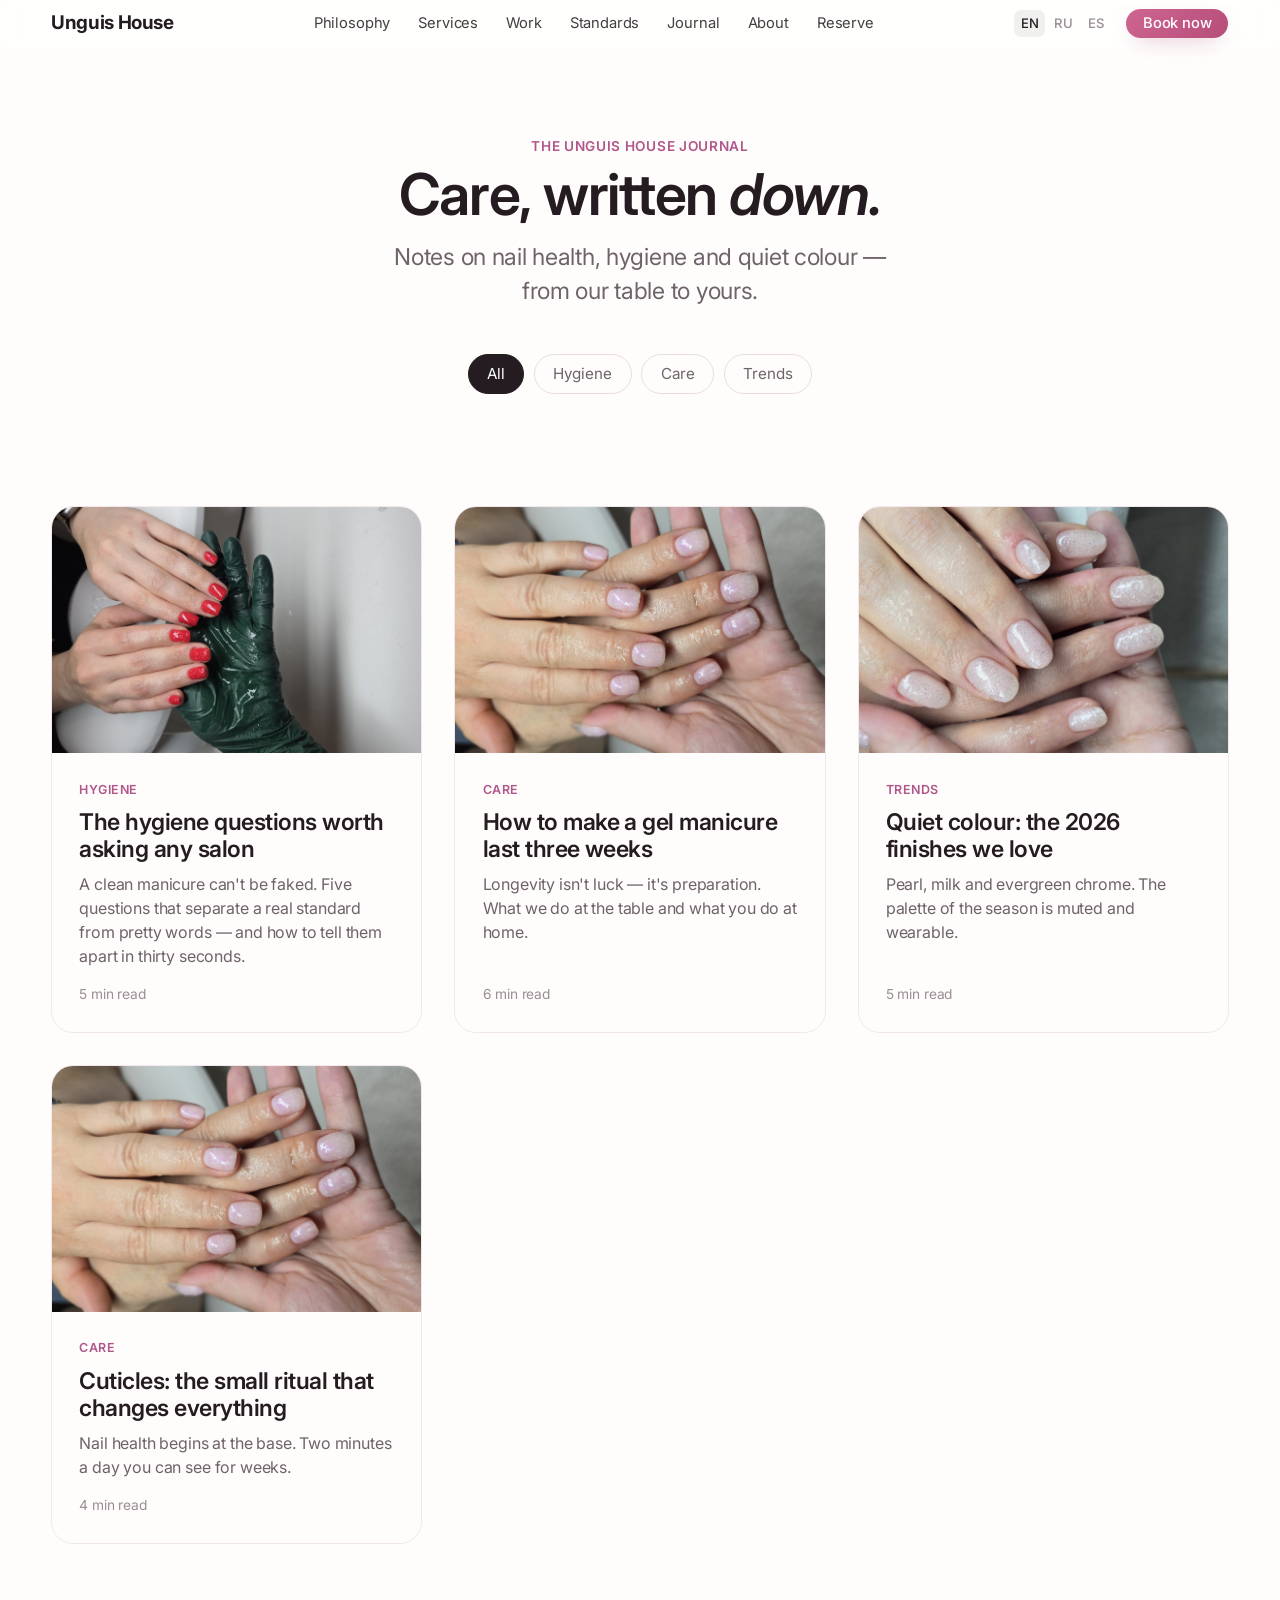
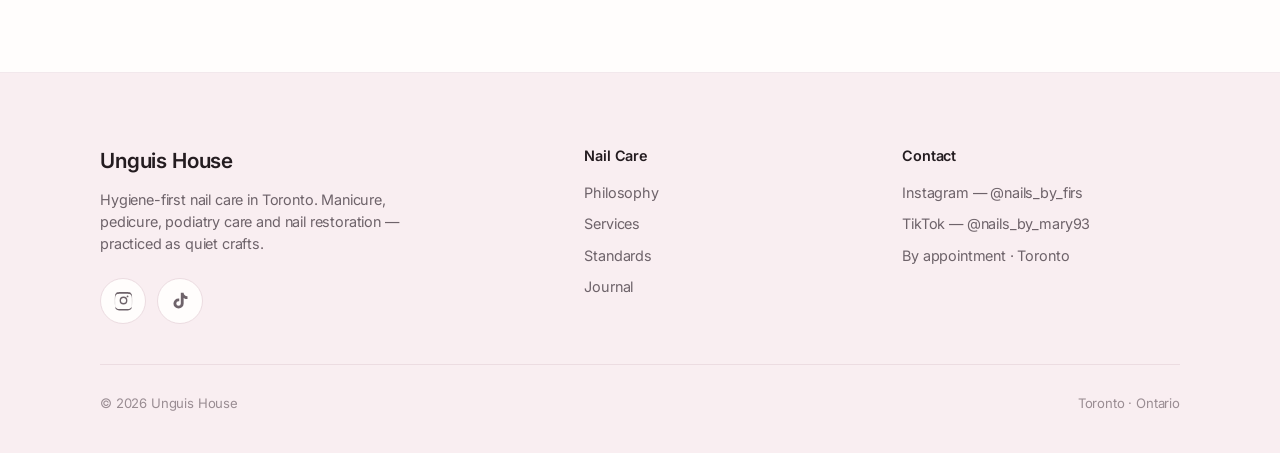
==== commit 5eb6d511: "Add About/Maria bio page + homepage section; real portraits; remove address/Richmond Hill" ====
--- a/journal/index.html
+++ b/journal/index.html
@@ -4,7 +4,7 @@
 <meta charset="UTF-8">
 <meta name="viewport" content="width=device-width, initial-scale=1.0">
 <title>The Unguis House Journal — Nail Care Notes · Unguis House</title>
-<meta name="description" content="The Unguis House Journal — notes on nail health, salon hygiene and quiet colour from Unguis House, Richmond Hill, Toronto.">
+<meta name="description" content="The Unguis House Journal — notes on nail health, salon hygiene and quiet colour from Unguis House, Toronto.">
 <link rel="canonical" href="https://unguishouse.com/journal/">
 <meta property="og:type" content="website">
 <meta property="og:title" content="The Unguis House Journal — Unguis House">
@@ -28,6 +28,7 @@
       <a href="../index.html#work" data-i18n="nav.work">Work</a>
       <a href="../index.html#standards" data-i18n="nav.standards">Standards</a>
       <a href="index.html" data-i18n="nav.journal">Journal</a>
+      <a href="../about.html" data-i18n="nav.about">About</a>
       <a href="../index.html#reserve" data-i18n="nav.reserve">Reserve</a>
     </div>
     <div class="nav-right">
@@ -49,7 +50,8 @@
   <a href="../index.html#work" data-i18n="nav.work">Work</a>
   <a href="../index.html#standards" data-i18n="nav.standards">Standards</a>
   <a href="index.html" data-i18n="nav.journal">Journal</a>
-  <a href="../index.html#reserve" data-i18n="nav.reserve">Reserve</a>
+  <a href="../about.html" data-i18n="nav.about">About</a>
+      <a href="../index.html#reserve" data-i18n="nav.reserve">Reserve</a>
   <div class="lang mlang" role="group" aria-label="Language" style="gap:.6rem;margin-top:1.2rem">
     <button data-lang="en" class="on">EN</button>
     <button data-lang="ru">RU</button>
@@ -123,7 +125,7 @@
     <div class="foot-grid">
       <div class="foot-brand">
         <div class="fmark">Unguis House</div>
-        <p data-i18n="foot.about">Hygiene-first nail care in Richmond Hill, Toronto. Manicure, pedicure, podiatry care and nail restoration — practiced as quiet crafts.</p>
+        <p data-i18n="foot.about">Hygiene-first nail care in Toronto. Manicure, pedicure, podiatry care and nail restoration — practiced as quiet crafts.</p>
         <div class="social">
           <a class="ig" href="https://www.instagram.com/nails_by_firs" target="_blank" rel="noopener" aria-label="Instagram — @nails_by_firs"><svg viewBox="0 0 24 24" aria-hidden="true"><path d="M12 2.2c3.2 0 3.6.01 4.85.07 1.17.05 1.8.25 2.23.41.56.22.96.48 1.38.9.42.42.68.82.9 1.38.16.42.36 1.06.41 2.23.06 1.25.07 1.62.07 4.81s-.01 3.56-.07 4.81c-.05 1.17-.25 1.8-.41 2.23-.22.56-.48.96-.9 1.38-.42.42-.82.68-1.38.9-.42.16-1.06.36-2.23.41-1.25.06-1.62.07-4.85.07s-3.6-.01-4.85-.07c-1.17-.05-1.8-.25-2.23-.41a3.7 3.7 0 0 1-1.38-.9 3.7 3.7 0 0 1-.9-1.38c-.16-.42-.36-1.06-.41-2.23-.06-1.25-.07-1.62-.07-4.81s.01-3.56.07-4.81c.05-1.17.25-1.8.41-2.23.22-.56.48-.96.9-1.38.42-.42.82-.68 1.38-.9.42-.16 1.06-.36 2.23-.41C8.4 2.21 8.78 2.2 12 2.2Zm0 1.98c-3.15 0-3.52.01-4.76.07-1.15.05-1.77.24-2.18.4-.55.22-.94.47-1.35.88-.41.41-.66.8-.88 1.35-.16.41-.35 1.03-.4 2.18-.06 1.24-.07 1.61-.07 4.76s.01 3.52.07 4.76c.05 1.15.24 1.77.4 2.18.22.55.47.94.88 1.35.41.41.8.66 1.35.88.41.16 1.03.35 2.18.4 1.24.06 1.61.07 4.76.07s3.52-.01 4.76-.07c1.15-.05 1.77-.24 2.18-.4.55-.22.94-.47 1.35-.88.41-.41.66-.8.88-1.35.16-.41.35-1.03.4-2.18.06-1.24.07-1.61.07-4.76s-.01-3.52-.07-4.76c-.05-1.15-.24-1.77-.4-2.18a3.6 3.6 0 0 0-.88-1.35 3.6 3.6 0 0 0-1.35-.88c-.41-.16-1.03-.35-2.18-.4-1.24-.06-1.61-.07-4.76-.07Zm0 3.37a4.45 4.45 0 1 1 0 8.9 4.45 4.45 0 0 1 0-8.9Zm0 7.34a2.89 2.89 0 1 0 0-5.78 2.89 2.89 0 0 0 0 5.78Zm5.66-7.58a1.04 1.04 0 1 1-2.08 0 1.04 1.04 0 0 1 2.08 0Z"/></svg></a>
           <a class="tt" href="https://www.tiktok.com/@nails_by_mary93" target="_blank" rel="noopener" aria-label="TikTok — @nails_by_mary93"><svg viewBox="0 0 24 24" aria-hidden="true"><path d="M16.6 5.82A4.28 4.28 0 0 1 15.56 3h-3.2v12.43a2.59 2.59 0 1 1-2.59-2.59c.27 0 .53.04.78.12v-3.3a5.9 5.9 0 0 0-.78-.05 5.82 5.82 0 1 0 5.82 5.82V9.01a7.5 7.5 0 0 0 4.4 1.41V7.21a4.28 4.28 0 0 1-3.39-1.39Z"/></svg></a>
@@ -143,13 +145,13 @@
         <ul>
           <li><a href="https://www.instagram.com/nails_by_firs" target="_blank" rel="noopener">Instagram — @nails_by_firs</a></li>
           <li><a href="https://www.tiktok.com/@nails_by_mary93" target="_blank" rel="noopener">TikTok — @nails_by_mary93</a></li>
-          <li><a href="https://maps.google.com/?q=10350+Yonge+St,+Richmond+Hill,+ON" target="_blank" rel="noopener">10350 Yonge St, Richmond Hill</a></li>
+          <li><a href="https://www.instagram.com/nails_by_firs" target="_blank" rel="noopener">By appointment · Toronto</a></li>
         </ul>
       </div>
     </div>
     <div class="foot-base">
       <span>© 2026 Unguis House</span>
-      <span>Richmond Hill · Toronto · Ontario</span>
+      <span>Toronto · Ontario</span>
     </div>
   </div>
 </footer>
